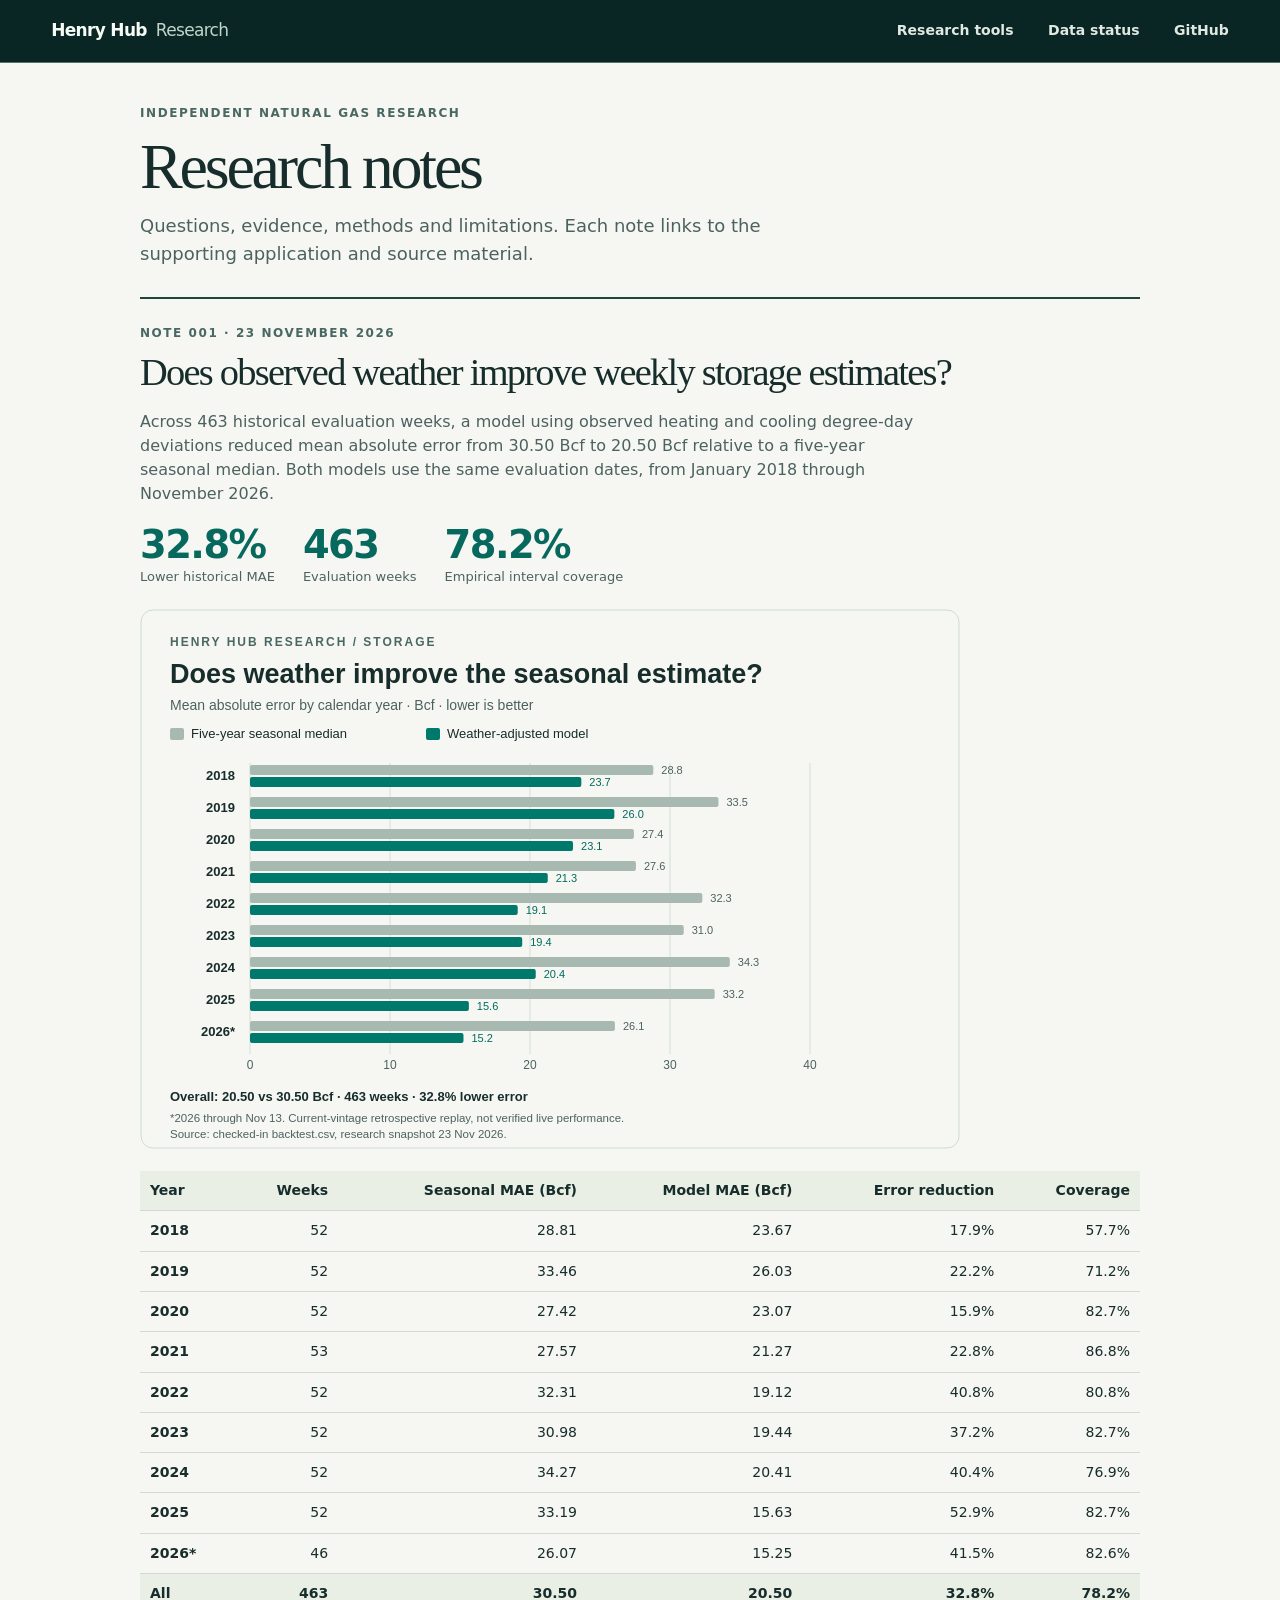
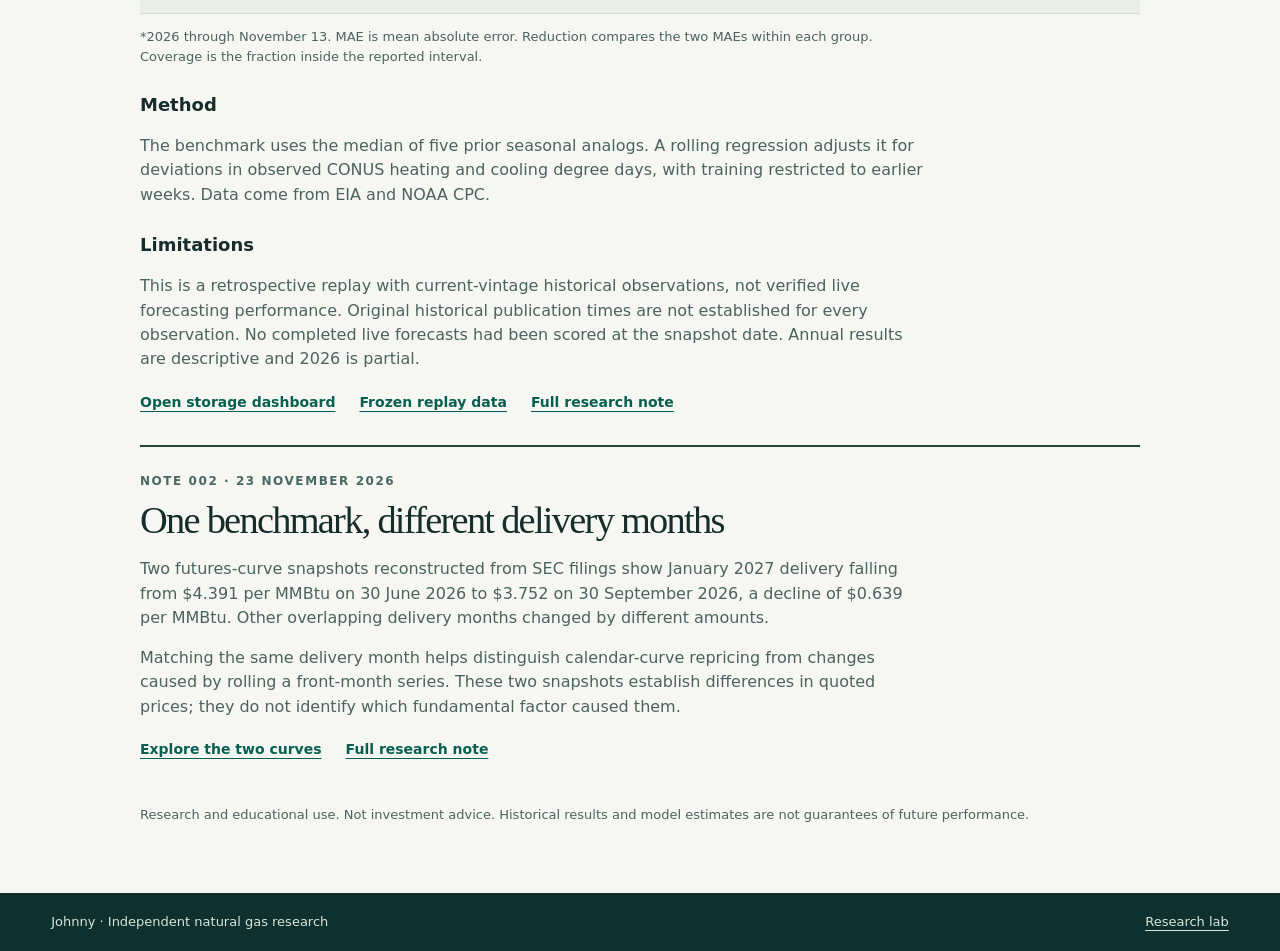
==== lab/research/index.html @ 1b3b0b22 "Build research portfolio showcase and publish evidence-backed research notes" ====
<!doctype html>
<html lang="en"><head><meta charset="utf-8"><meta name="viewport" content="width=device-width,initial-scale=1"><meta name="theme-color" content="#0b2928"><title>Research Notes · Henry Hub Research</title><meta name="description" content="Documented natural gas research notes on weather-adjusted storage estimates and futures curve repricing."><link rel="stylesheet" href="../portfolio.css"></head>
<body><a class="skip" href="#main">Skip to research notes</a><header class="mast"><div class="shell mast-inner"><a class="brand" href="../">Henry Hub <b>Research</b></a><nav aria-label="Main navigation"><a href="../">Research tools</a><a href="../api/status.html">Data status</a><a href="https://github.com/NeuraX-JB/Henry-Hub-Futures-Curve-Explorer-How-the-Natural-Gas-Market-prices-winter">GitHub</a></nav></div></header>
<main class="shell notes-page" id="main"><p class="overline">Independent natural gas research</p><h1>Research notes</h1><p class="notes-intro">Questions, evidence, methods and limitations. Each note links to the supporting application and source material.</p>
<article class="research-article" id="storage"><p class="overline">Note 001 · 23 November 2026</p><h2>Does observed weather improve weekly storage estimates?</h2><p>Across 463 historical evaluation weeks, a model using observed heating and cooling degree-day deviations reduced mean absolute error from 30.50 Bcf to 20.50 Bcf relative to a five-year seasonal median. Both models use the same evaluation dates, from January 2018 through November 2026.</p><div class="metric-strip"><div><strong>32.8%</strong><span>Lower historical MAE</span></div><div><strong>463</strong><span>Evaluation weeks</span></div><div><strong>78.2%</strong><span>Empirical interval coverage</span></div></div><figure class="research-figure"><img src="../assets/storage-replay.svg" width="820" height="540" alt="Annual mean absolute error for the weather-adjusted model and five-year seasonal median. The weather-adjusted model is lower in every evaluated calendar year."></figure><div class="research-table" tabindex="0" aria-label="Annual model performance"><table><thead><tr><th>Year</th><th>Weeks</th><th>Seasonal MAE (Bcf)</th><th>Model MAE (Bcf)</th><th>Error reduction</th><th>Coverage</th></tr></thead><tbody><tr><th scope="row">2018</th><td>52</td><td>28.81</td><td>23.67</td><td>17.9%</td><td>57.7%</td></tr><tr><th scope="row">2019</th><td>52</td><td>33.46</td><td>26.03</td><td>22.2%</td><td>71.2%</td></tr><tr><th scope="row">2020</th><td>52</td><td>27.42</td><td>23.07</td><td>15.9%</td><td>82.7%</td></tr><tr><th scope="row">2021</th><td>53</td><td>27.57</td><td>21.27</td><td>22.8%</td><td>86.8%</td></tr><tr><th scope="row">2022</th><td>52</td><td>32.31</td><td>19.12</td><td>40.8%</td><td>80.8%</td></tr><tr><th scope="row">2023</th><td>52</td><td>30.98</td><td>19.44</td><td>37.2%</td><td>82.7%</td></tr><tr><th scope="row">2024</th><td>52</td><td>34.27</td><td>20.41</td><td>40.4%</td><td>76.9%</td></tr><tr><th scope="row">2025</th><td>52</td><td>33.19</td><td>15.63</td><td>52.9%</td><td>82.7%</td></tr><tr><th scope="row">2026*</th><td>46</td><td>26.07</td><td>15.25</td><td>41.5%</td><td>82.6%</td></tr><tr class="total"><th scope="row">All</th><td>463</td><td>30.50</td><td>20.50</td><td>32.8%</td><td>78.2%</td></tr></tbody></table></div><p class="research-small">*2026 through November 13. MAE is mean absolute error. Reduction compares the two MAEs within each group. Coverage is the fraction inside the reported interval.</p><h3>Method</h3><p>The benchmark uses the median of five prior seasonal analogs. A rolling regression adjusts it for deviations in observed CONUS heating and cooling degree days, with training restricted to earlier weeks. Data come from EIA and NOAA CPC.</p><h3>Limitations</h3><p>This is a retrospective replay with current-vintage historical observations, not verified live forecasting performance. Original historical publication times are not established for every observation. No completed live forecasts had been scored at the snapshot date. Annual results are descriptive and 2026 is partial.</p><div class="research-links"><a href="../storage/">Open storage dashboard</a><a href="https://github.com/NeuraX-JB/Henry-Hub-Futures-Curve-Explorer-How-the-Natural-Gas-Market-prices-winter/blob/ba3b94ba3a97c3262099da73a25a3a33f06c34ee/lab/storage/backtest.csv">Frozen replay data</a><a href="https://github.com/NeuraX-JB/Henry-Hub-Futures-Curve-Explorer-How-the-Natural-Gas-Market-prices-winter/blob/main/lab/research/storage-weather.md">Full research note</a></div></article>
<article class="research-article" id="curve"><p class="overline">Note 002 · 23 November 2026</p><h2>One benchmark, different delivery months</h2><p>Two futures-curve snapshots reconstructed from SEC filings show January 2027 delivery falling from $4.391 per MMBtu on 30 June 2026 to $3.752 on 30 September 2026, a decline of $0.639 per MMBtu. Other overlapping delivery months changed by different amounts.</p><p>Matching the same delivery month helps distinguish calendar-curve repricing from changes caused by rolling a front-month series. These two snapshots establish differences in quoted prices; they do not identify which fundamental factor caused them.</p><div class="research-links"><a href="../../?data=strips&amp;view=curve&amp;a=2026-06-30&amp;b=2026-09-30&amp;align=delivery">Explore the two curves</a><a href="https://github.com/NeuraX-JB/Henry-Hub-Futures-Curve-Explorer-How-the-Natural-Gas-Market-prices-winter/blob/main/lab/research/curve-repricing.md">Full research note</a></div></article>
<p class="research-small">Research and educational use. Not investment advice. Historical results and model estimates are not guarantees of future performance.</p></main><footer><div class="shell"><span>Johnny · Independent natural gas research</span><a href="../">Research lab</a></div></footer></body></html>
---- lab/portfolio.css ----
:root{color-scheme:light;--forest:#0e302e;--deep:#092624;--ink:#172d2b;--green:#00796d;--amber:#ad6138;--line:#d1dbd4;--muted:#4c6260;--paper:#f6f7f2;--ui:"Inter","Segoe UI",system-ui,-apple-system,sans-serif;--serif:"Source Serif 4","Georgia",serif}
*{box-sizing:border-box}html{scroll-behavior:smooth}body{margin:0;color:var(--ink);background:var(--paper);font:16px/1.52 var(--ui)}a{color:inherit}a:focus-visible{outline:3px solid #b36836;outline-offset:4px}.shell{width:min(1280px,calc(100% - clamp(36px,8vw,120px)));margin-inline:auto}.skip{position:fixed;left:1rem;top:1rem;transform:translateY(-160%);background:white;z-index:99;padding:.5rem}.skip:focus{transform:none}.mast{background:var(--deep);color:#f6fbf5;border-bottom:1px solid #55736b}.mast-inner{height:62px;display:flex;align-items:center;justify-content:space-between;gap:20px}.brand{display:inline-flex;align-items:center;gap:9px;color:inherit;text-decoration:none;font-weight:680;font-size:17px;letter-spacing:-.04em;white-space:nowrap}.brand b{font-weight:400;color:#c2d5ca}.brand svg{width:31px;fill:none;stroke:#a0d1b9;stroke-width:2.45;stroke-linecap:round}.mast nav{display:flex;align-items:center;gap:clamp(12px,2.7vw,40px)}.mast nav a{font-size:14px;font-weight:600;text-decoration:none;color:#e0e9e1}.mast nav a:hover,.case-link:hover,.methods a:hover{text-decoration:underline}
.hero{background-color:var(--forest);background-image:linear-gradient(90deg,#0d302c 0%,#0c302cee 27%,#0c302cab 50%,#11322b26 74%),url('assets/metering-station.jpg');background-position:center,center 52%;background-size:cover;color:#fafbf0}.hero-content{padding-block:clamp(30px,3.4vw,50px) clamp(32px,4vw,59px)}.overline,.category{margin:0;font:650 12px/1.35 var(--ui);text-transform:uppercase;letter-spacing:.13em}.hero .overline{color:#c6e3cb;display:flex;align-items:center;gap:12px}.hero .overline:before{content:"";width:30px;height:2px;background:#d99858}.hero h1{margin:13px 0 14px;font:500 clamp(52px,5.6vw,84px)/.97 var(--serif);letter-spacing:-.053em}.hero .intro{font-size:clamp(16px,1.2vw,19px);max-width:525px;color:#e3ece1;margin:0;line-height:1.52}.main{padding-top:clamp(30px,3vw,46px)}.layout{display:grid;grid-template-columns:minmax(0,1.67fr) minmax(295px,1fr);gap:clamp(35px,5vw,90px);align-items:start}
.section-title{display:flex;align-items:baseline;justify-content:space-between;border-bottom:2px solid #20443c;padding:0 0 13px;gap:10px}.section-title h2,.methods h2,.example h2{font:500 clamp(30px,2.8vw,46px)/1.07 var(--serif);letter-spacing:-.045em;margin:0}.section-title span{font-size:13px;color:var(--muted)}.project{display:flex;align-items:center;gap:18px;justify-content:space-between;color:inherit;text-decoration:none;padding:20px 3px 21px;border-bottom:1px solid var(--line)}.category{color:#496863;font-size:11px;letter-spacing:.12em}.project h3{font-size:clamp(19px,1.65vw,26px);letter-spacing:-.044em;line-height:1.14;margin:5px 0;font-weight:640}.project p,.example p:not(.overline),.methods p:not(.overline){color:var(--muted);margin:0;line-height:1.5}.project p{font-size:15px;max-width:570px}.open{font-size:13px;font-weight:620;border:1px solid #c5d1c8;border-radius:4px;padding:6px 11px;flex-shrink:0;color:#2e584e}.project:hover .open{background:var(--forest);color:white;border-color:var(--forest)}.project:hover h3{color:#006c60}
.example{background:#e9efe5;border:1px solid #d1ddce;border-top:3px solid #587763;border-radius:4px;padding:clamp(20px,2.1vw,34px);margin-top:0}.example .overline,.methods .overline{color:#4d6b5b}.example h2{font-size:clamp(27px,2.5vw,38px);margin:13px 0}.example p strong{color:#163f32}.example figure{margin:25px 0 14px}.example figcaption{font-size:14px;font-weight:650;display:flex;align-items:baseline;justify-content:space-between;gap:4px}.example figcaption span{font-size:12px;color:var(--muted);font-weight:450}.legend{display:flex;gap:12px;flex-wrap:wrap;color:var(--muted);margin:10px 0 3px;font-size:12px}.legend span{display:flex;align-items:center;gap:5px}.legend i{width:19px;border-top:3px solid var(--green)}.legend span:nth-child(2) i{border-color:var(--amber);border-top-style:dashed}.example svg{width:100%;height:auto;display:block}.case-link,.methods a{font-size:14px;font-weight:650;color:#075f50;text-underline-offset:4px}.methods{display:grid;grid-template-columns:1fr 1fr;gap:clamp(30px,7vw,120px);border-top:1px solid #9caf9e;margin:48px 0 46px;padding-top:25px;align-items:center}.methods h2{font-size:clamp(26px,2.3vw,37px);margin-top:8px}.methods p{font-size:15px}.methods a{display:inline-block;margin-top:10px}footer{font-size:13px;color:#d7e6d9;background:var(--forest)}footer>div{display:flex;justify-content:space-between;gap:10px;padding-block:19px}footer a{text-underline-offset:4px}
@media(max-width:800px){.layout{grid-template-columns:minmax(0,1.54fr) minmax(245px,1fr);gap:20px}.example{padding:18px}.shell{width:calc(100% - 36px)}.hero{background-position:center,62% center}.project{gap:9px}}
@media(max-width:650px){.layout,.methods{grid-template-columns:1fr}.mast-inner{height:53px}.mast nav a:first-child{display:none}.mast nav{gap:14px}.mast nav a{font-size:13px}.brand{font-size:16px}.brand svg{width:24px}.hero{background-image:linear-gradient(90deg,#0a2a27f2 0%,#102f2bc9 57%,#14332a80),url('assets/metering-station.jpg')}.hero .intro{max-width:430px}.layout{gap:26px}.methods{gap:13px;margin:32px 0}.project{padding-block:18px}.open{font-size:12px;padding:5px 8px}.project p{font-size:14px}.example{padding:21px}.example svg{max-width:420px}.main{padding-top:24px}footer>div{flex-wrap:wrap}}
@media(prefers-reduced-motion:reduce){html{scroll-behavior:auto}}

/* Research showcase and notes */
.research-showcase{display:grid;grid-template-columns:minmax(0,1fr) minmax(0,1.15fr);gap:clamp(24px,5vw,64px);align-items:center;border-top:2px solid #20443c;margin:44px 0 0;padding:30px 0 0}.research-showcase .overline,.notes-page .overline{color:#496863}.research-showcase h2,.research-article h2{font:500 clamp(29px,3vw,45px)/1.1 var(--serif);letter-spacing:-.045em;margin:10px 0 15px}.research-showcase p:not(.overline),.research-article p,.notes-intro{color:var(--muted)}.research-chart-link{display:block}.research-chart-link img,.research-figure img{display:block;width:100%;height:auto;border-radius:8px}.metric-strip{display:flex;flex-wrap:wrap;gap:14px 28px;margin:18px 0}.metric-strip>div{display:flex;flex-direction:column;gap:2px}.metric-strip strong{font-size:clamp(26px,3vw,42px);line-height:1.06;letter-spacing:-.04em;color:#07695d}.metric-strip span,.research-small{font-size:13px;color:var(--muted)}.notes-page{max-width:1000px;padding-block:42px 55px}.notes-page h1{font:500 clamp(43px,5vw,68px)/1.05 var(--serif);letter-spacing:-.05em;margin:12px 0}.notes-intro{font-size:18px;max-width:650px;margin:0 0 30px}.research-article{border-top:2px solid #20443c;padding:26px 0 32px}.research-article p{max-width:790px}.research-article h3{font-size:18px;margin:24px 0 6px}.research-figure{margin:22px 0;max-width:820px}.research-table{overflow:auto;margin:22px 0 8px}.research-table table{width:100%;border-collapse:collapse;font-size:14px;min-width:590px;font-variant-numeric:tabular-nums}.research-table th,.research-table td{text-align:right;border-bottom:1px solid var(--line);padding:9px 10px}.research-table th:first-child{text-align:left}.research-table thead th{background:#e9efe5}.research-table .total{font-weight:700;background:#e9efe5}.research-links{display:flex;flex-wrap:wrap;gap:12px 24px;margin-top:20px}.research-links a{font-size:14px;font-weight:650;color:#075f50;text-underline-offset:4px}.research-article .research-small{font-size:13px}
@media(max-width:650px){.research-showcase{grid-template-columns:1fr;gap:20px;margin-top:28px;padding-top:24px}.notes-page{padding-top:28px}.mast nav{gap:10px}.mast nav a{font-size:12px}.mast nav a:nth-child(3):not(:last-child){display:none}}
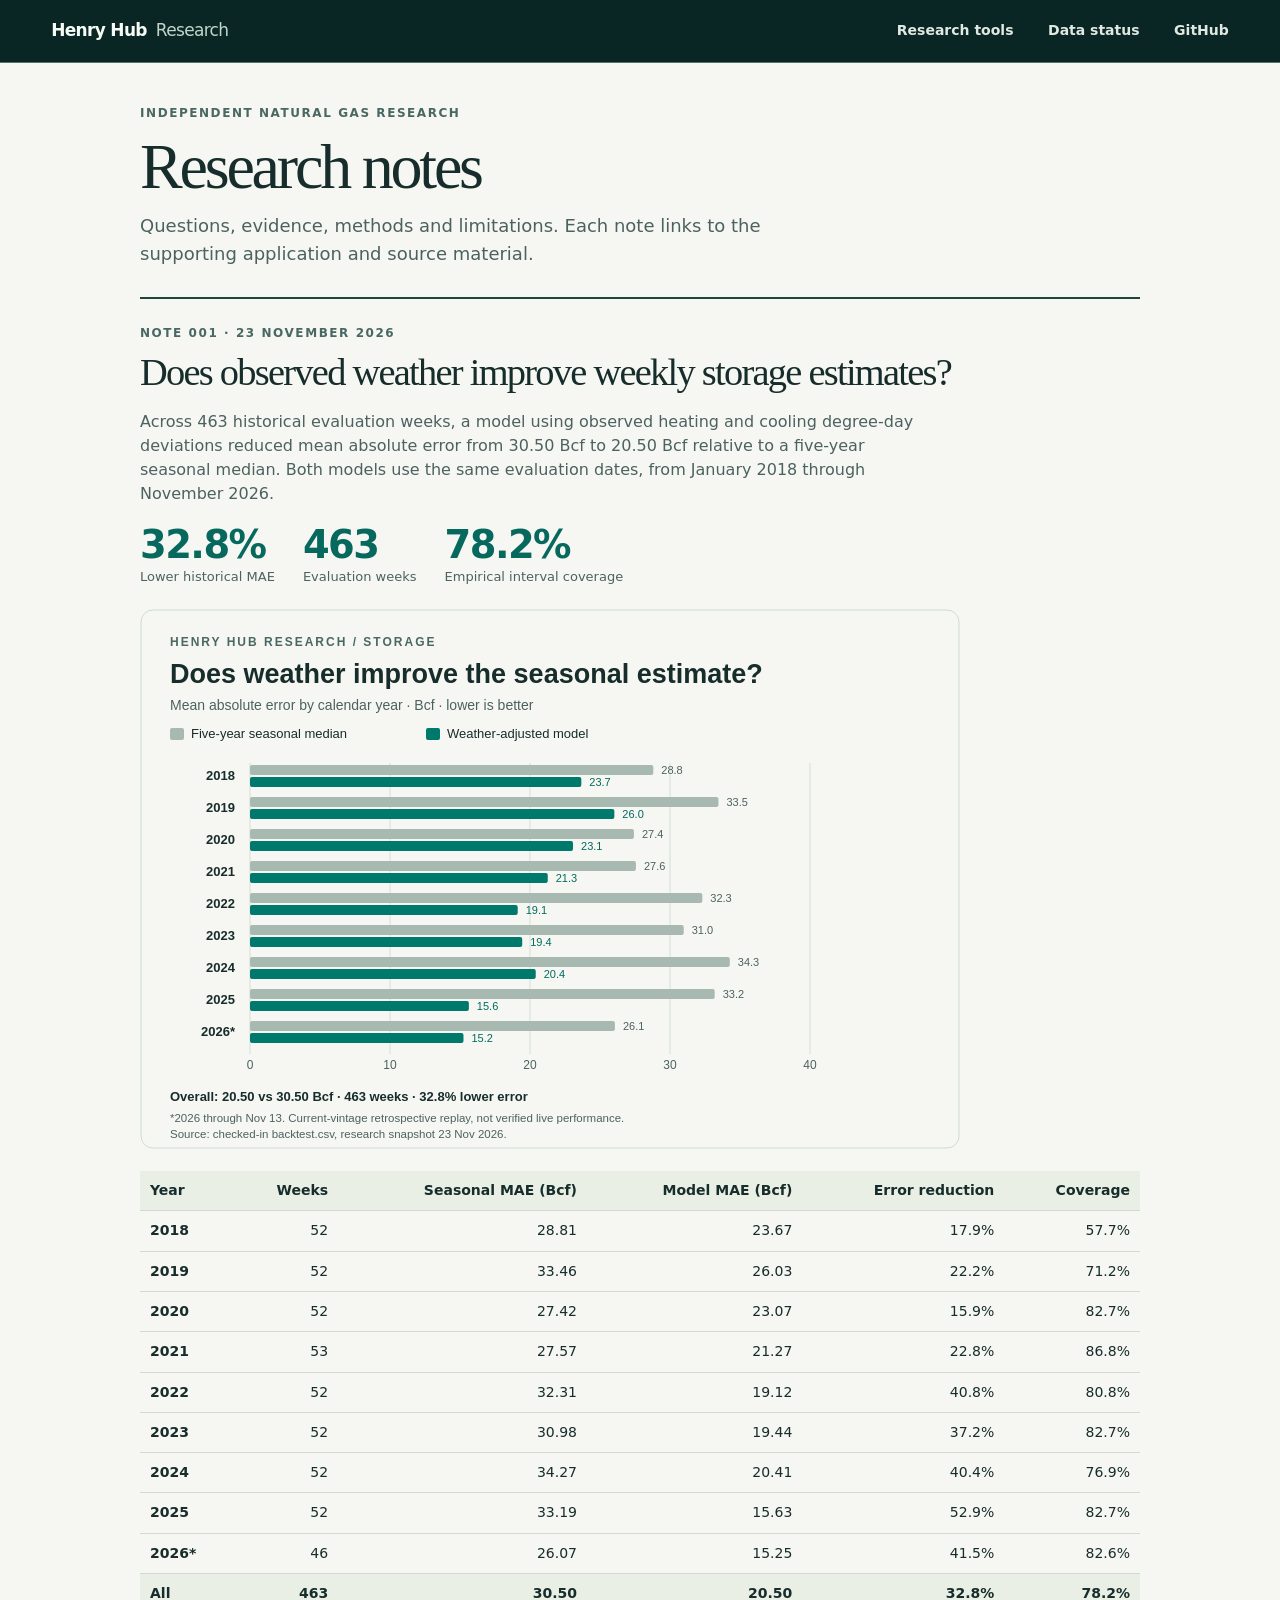
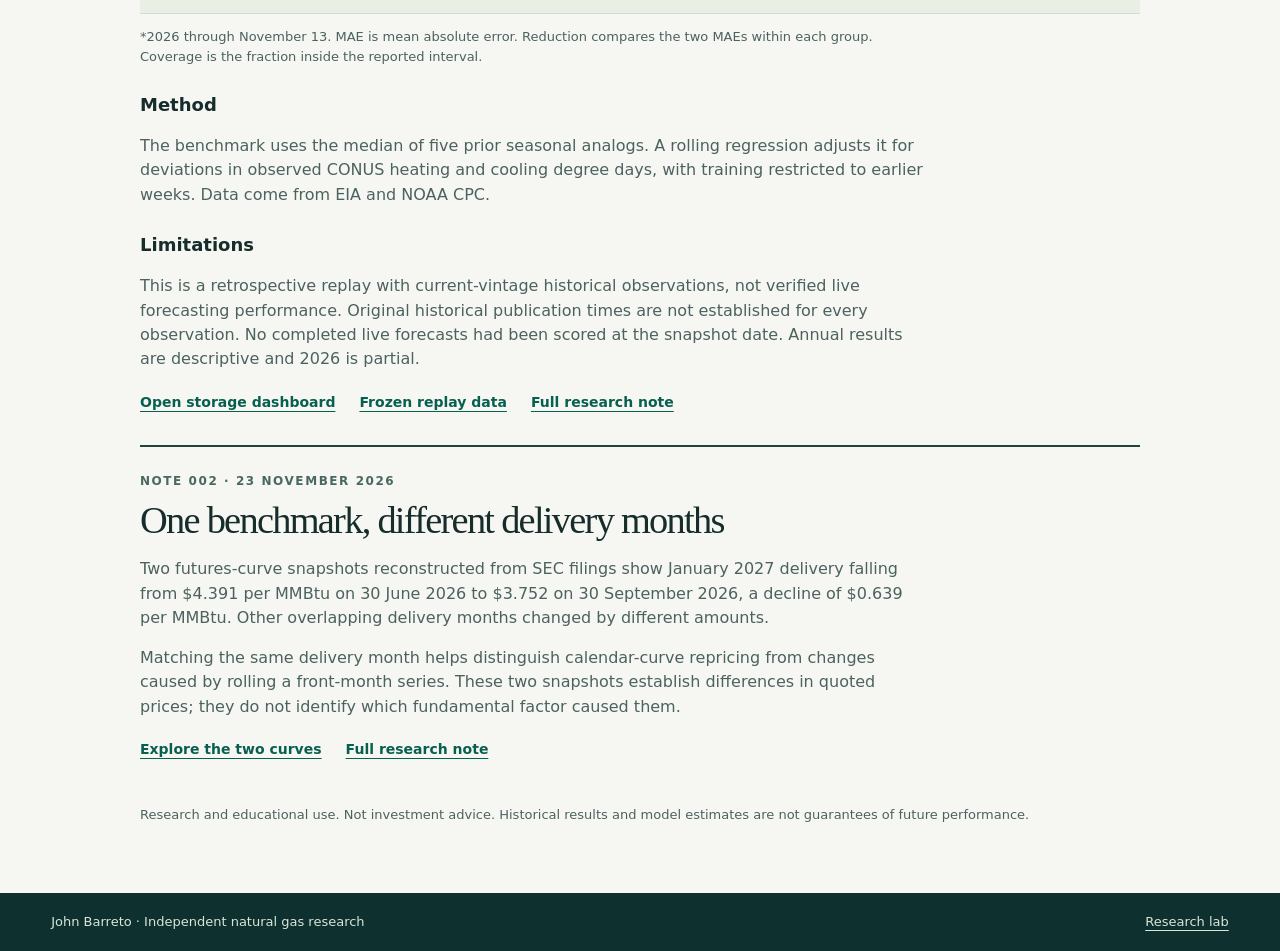
==== commit 80c2e532: "Credit John Barreto and prepare separate research project repositories" ====
--- a/lab/research/index.html
+++ b/lab/research/index.html
@@ -4,4 +4,4 @@
 <main class="shell notes-page" id="main"><p class="overline">Independent natural gas research</p><h1>Research notes</h1><p class="notes-intro">Questions, evidence, methods and limitations. Each note links to the supporting application and source material.</p>
 <article class="research-article" id="storage"><p class="overline">Note 001 · 23 November 2026</p><h2>Does observed weather improve weekly storage estimates?</h2><p>Across 463 historical evaluation weeks, a model using observed heating and cooling degree-day deviations reduced mean absolute error from 30.50 Bcf to 20.50 Bcf relative to a five-year seasonal median. Both models use the same evaluation dates, from January 2018 through November 2026.</p><div class="metric-strip"><div><strong>32.8%</strong><span>Lower historical MAE</span></div><div><strong>463</strong><span>Evaluation weeks</span></div><div><strong>78.2%</strong><span>Empirical interval coverage</span></div></div><figure class="research-figure"><img src="../assets/storage-replay.svg" width="820" height="540" alt="Annual mean absolute error for the weather-adjusted model and five-year seasonal median. The weather-adjusted model is lower in every evaluated calendar year."></figure><div class="research-table" tabindex="0" aria-label="Annual model performance"><table><thead><tr><th>Year</th><th>Weeks</th><th>Seasonal MAE (Bcf)</th><th>Model MAE (Bcf)</th><th>Error reduction</th><th>Coverage</th></tr></thead><tbody><tr><th scope="row">2018</th><td>52</td><td>28.81</td><td>23.67</td><td>17.9%</td><td>57.7%</td></tr><tr><th scope="row">2019</th><td>52</td><td>33.46</td><td>26.03</td><td>22.2%</td><td>71.2%</td></tr><tr><th scope="row">2020</th><td>52</td><td>27.42</td><td>23.07</td><td>15.9%</td><td>82.7%</td></tr><tr><th scope="row">2021</th><td>53</td><td>27.57</td><td>21.27</td><td>22.8%</td><td>86.8%</td></tr><tr><th scope="row">2022</th><td>52</td><td>32.31</td><td>19.12</td><td>40.8%</td><td>80.8%</td></tr><tr><th scope="row">2023</th><td>52</td><td>30.98</td><td>19.44</td><td>37.2%</td><td>82.7%</td></tr><tr><th scope="row">2024</th><td>52</td><td>34.27</td><td>20.41</td><td>40.4%</td><td>76.9%</td></tr><tr><th scope="row">2025</th><td>52</td><td>33.19</td><td>15.63</td><td>52.9%</td><td>82.7%</td></tr><tr><th scope="row">2026*</th><td>46</td><td>26.07</td><td>15.25</td><td>41.5%</td><td>82.6%</td></tr><tr class="total"><th scope="row">All</th><td>463</td><td>30.50</td><td>20.50</td><td>32.8%</td><td>78.2%</td></tr></tbody></table></div><p class="research-small">*2026 through November 13. MAE is mean absolute error. Reduction compares the two MAEs within each group. Coverage is the fraction inside the reported interval.</p><h3>Method</h3><p>The benchmark uses the median of five prior seasonal analogs. A rolling regression adjusts it for deviations in observed CONUS heating and cooling degree days, with training restricted to earlier weeks. Data come from EIA and NOAA CPC.</p><h3>Limitations</h3><p>This is a retrospective replay with current-vintage historical observations, not verified live forecasting performance. Original historical publication times are not established for every observation. No completed live forecasts had been scored at the snapshot date. Annual results are descriptive and 2026 is partial.</p><div class="research-links"><a href="../storage/">Open storage dashboard</a><a href="https://github.com/NeuraX-JB/Henry-Hub-Futures-Curve-Explorer-How-the-Natural-Gas-Market-prices-winter/blob/ba3b94ba3a97c3262099da73a25a3a33f06c34ee/lab/storage/backtest.csv">Frozen replay data</a><a href="https://github.com/NeuraX-JB/Henry-Hub-Futures-Curve-Explorer-How-the-Natural-Gas-Market-prices-winter/blob/main/lab/research/storage-weather.md">Full research note</a></div></article>
 <article class="research-article" id="curve"><p class="overline">Note 002 · 23 November 2026</p><h2>One benchmark, different delivery months</h2><p>Two futures-curve snapshots reconstructed from SEC filings show January 2027 delivery falling from $4.391 per MMBtu on 30 June 2026 to $3.752 on 30 September 2026, a decline of $0.639 per MMBtu. Other overlapping delivery months changed by different amounts.</p><p>Matching the same delivery month helps distinguish calendar-curve repricing from changes caused by rolling a front-month series. These two snapshots establish differences in quoted prices; they do not identify which fundamental factor caused them.</p><div class="research-links"><a href="../../?data=strips&amp;view=curve&amp;a=2026-06-30&amp;b=2026-09-30&amp;align=delivery">Explore the two curves</a><a href="https://github.com/NeuraX-JB/Henry-Hub-Futures-Curve-Explorer-How-the-Natural-Gas-Market-prices-winter/blob/main/lab/research/curve-repricing.md">Full research note</a></div></article>
-<p class="research-small">Research and educational use. Not investment advice. Historical results and model estimates are not guarantees of future performance.</p></main><footer><div class="shell"><span>Johnny · Independent natural gas research</span><a href="../">Research lab</a></div></footer></body></html>+<p class="research-small">Research and educational use. Not investment advice. Historical results and model estimates are not guarantees of future performance.</p></main><footer><div class="shell"><span>John Barreto · Independent natural gas research</span><a href="../">Research lab</a></div></footer></body></html>
